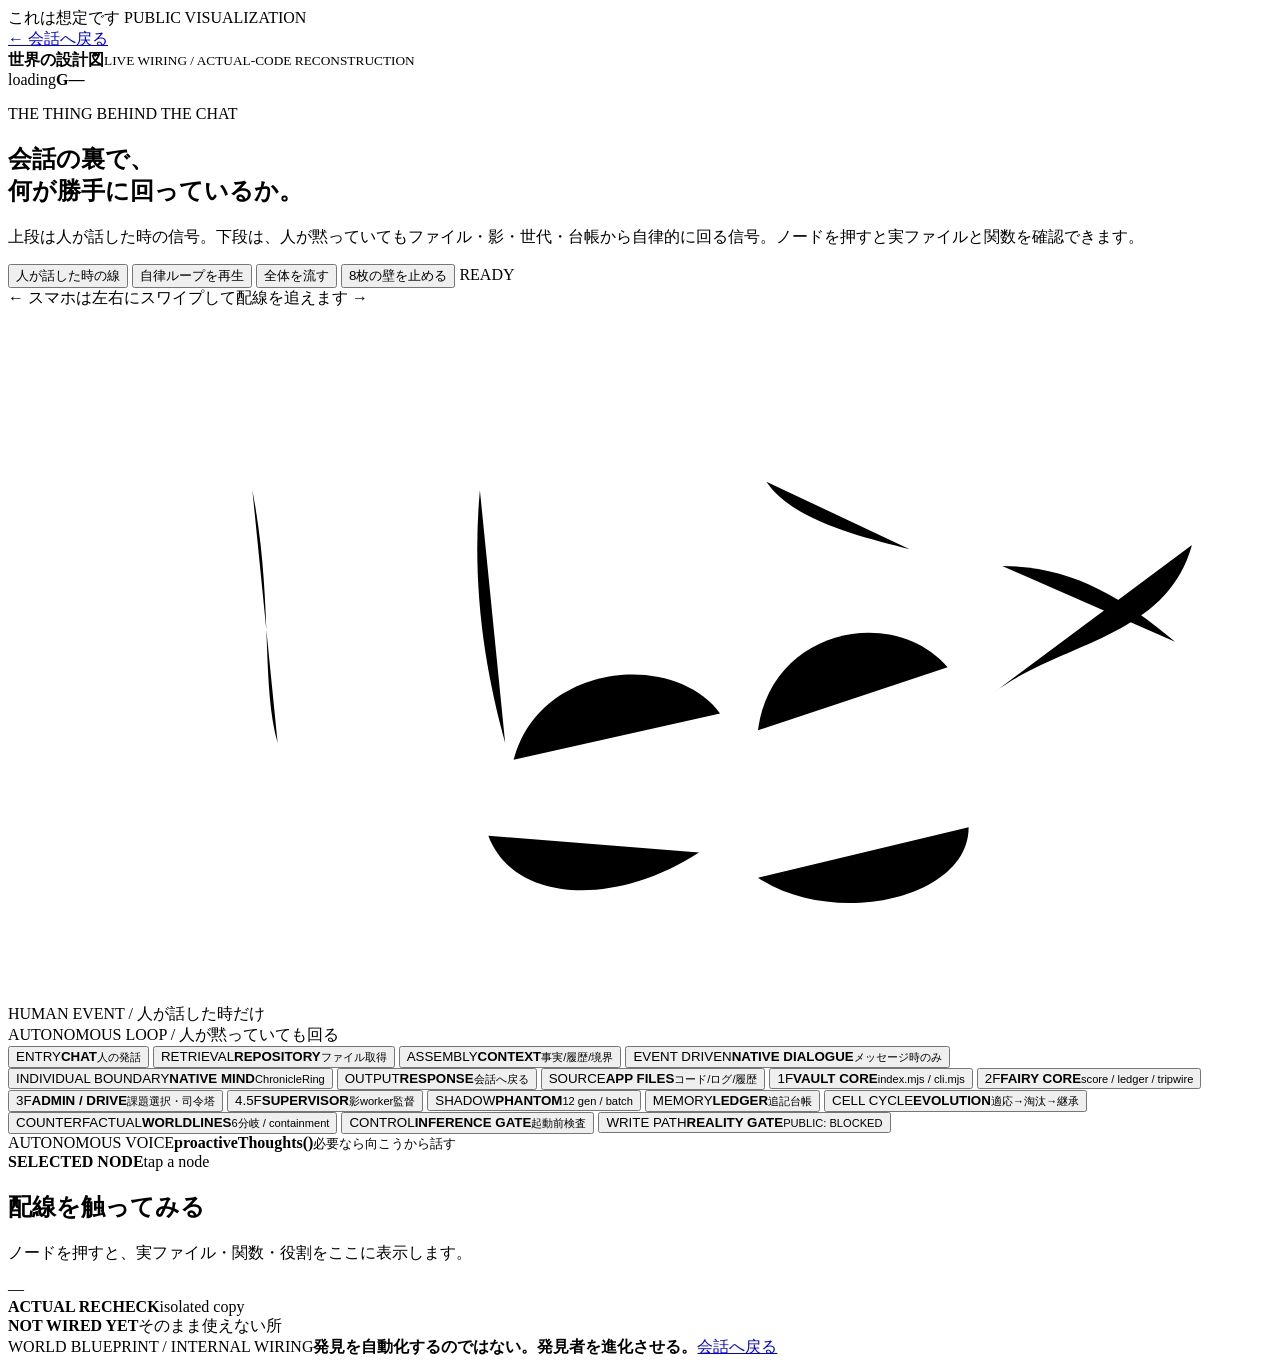
==== architecture.html @ ba26a0c4 "Add separate interactive internal wiring diagram" ====
<!doctype html>
<html lang="ja">
<head>
  <meta charset="utf-8">
  <meta name="viewport" content="width=device-width,initial-scale=1,viewport-fit=cover">
  <meta name="theme-color" content="#07100c">
  <title>内部設計図 — World Blueprint</title>
  <link rel="stylesheet" href="architecture.css">
</head>
<body>
  <div class="concept">これは想定です <span>PUBLIC VISUALIZATION</span></div>
  <header class="arch-top">
    <a class="back" href="index.html">← 会話へ戻る</a>
    <div class="arch-brand"><b>世界の設計図</b><small>LIVE WIRING / ACTUAL-CODE RECONSTRUCTION</small></div>
    <div class="live-chip"><i></i><span id="headState">loading</span><b id="headGen">G—</b></div>
  </header>

  <main>
    <section class="intro">
      <div>
        <p class="eyebrow">THE THING BEHIND THE CHAT</p>
        <h1>会話の裏で、<br><span>何が勝手に回っているか。</span></h1>
      </div>
      <p>上段は人が話した時の信号。下段は、人が黙っていてもファイル・影・世代・台帳から自律的に回る信号。ノードを押すと実ファイルと関数を確認できます。</p>
    </section>

    <section class="controls">
      <button id="playHuman">人が話した時の線</button>
      <button id="playAuto" class="gold">自律ループを再生</button>
      <button id="playAll" class="jade">全体を流す</button>
      <button id="toggleWalls">8枚の壁を止める</button>
      <span id="flowStatus">READY</span>
    </section>

    <section class="board-shell">
      <div class="mobile-hint">← スマホは左右にスワイプして配線を追えます →</div>
      <div class="board-scroll" id="boardScroll">
        <div class="board" id="board">
          <svg viewBox="0 0 1500 820" preserveAspectRatio="none" aria-hidden="true">
            <path id="h1" class="wire human" d="M75 170 C150 170 165 170 230 170"/>
            <path id="h2" class="wire human" d="M350 170 C420 170 425 170 500 170"/>
            <path id="h3" class="wire human" d="M620 170 C700 170 705 170 780 170"/>
            <path id="h4" class="wire human" d="M900 170 C980 170 985 170 1055 170"/>
            <path id="h5" class="wire human" d="M1175 170 C1260 170 1280 170 1370 170"/>
            <path id="a1" class="wire auto" d="M100 565 C180 565 185 565 260 565"/>
            <path id="a2" class="wire auto" d="M380 565 C455 565 465 565 535 565"/>
            <path id="a3" class="wire auto" d="M655 565 C735 565 740 565 815 565"/>
            <path id="a4" class="wire auto" d="M935 565 C1005 565 1010 565 1080 565"/>
            <path id="a5" class="wire auto" d="M1200 565 C1280 565 1300 565 1380 565"/>
            <path id="a6" class="wire auto" d="M1140 615 C1140 700 980 735 890 675"/>
            <path id="a7" class="wire auto" d="M820 645 C720 710 600 705 570 625"/>
            <path id="a8" class="wire auto" d="M600 535 C630 420 790 405 845 480"/>
            <path id="a9" class="wire auto" d="M890 500 C905 380 1050 350 1115 425"/>
            <path id="a10" class="wire auto" d="M1170 455 C1250 395 1375 390 1405 280"/>
            <path id="s1" class="wire safe" d="M900 205 C930 250 1010 270 1070 285"/>
            <path id="s2" class="wire blocked" d="M1180 305 C1260 305 1320 340 1385 395"/>
            <path id="b1" class="wire bridge" d="M290 215 C315 345 300 445 320 515"/>
            <path id="b2" class="wire bridge" d="M560 215 C550 325 565 425 590 515"/>
          </svg>

          <div class="lane-label human-label">HUMAN EVENT / 人が話した時だけ</div>
          <div class="lane-label auto-label">AUTONOMOUS LOOP / 人が黙っていても回る</div>

          <button class="node human-node" style="left:5%;top:14%" data-id="chat"><span>ENTRY</span><b>CHAT</b><small>人の発話</small></button>
          <button class="node human-node" style="left:19%;top:14%" data-id="repository"><span>RETRIEVAL</span><b>REPOSITORY</b><small>ファイル取得</small></button>
          <button class="node human-node" style="left:37%;top:14%" data-id="context"><span>ASSEMBLY</span><b>CONTEXT</b><small>事実/履歴/境界</small></button>
          <button class="node human-node" style="left:55%;top:14%" data-id="dialogue"><span>EVENT DRIVEN</span><b>NATIVE DIALOGUE</b><small>メッセージ時のみ</small></button>
          <button class="node core" style="left:73%;top:14%" data-id="mind"><span>INDIVIDUAL BOUNDARY</span><b>NATIVE MIND</b><small>ChronicleRing</small></button>
          <button class="node human-node" style="left:92%;top:14%" data-id="response"><span>OUTPUT</span><b>RESPONSE</b><small>会話へ戻る</small></button>

          <button class="node auto-node" style="left:7%;top:65%" data-id="files"><span>SOURCE</span><b>APP FILES</b><small>コード/ログ/履歴</small></button>
          <button class="node auto-node" style="left:21%;top:65%" data-id="vault"><span>1F</span><b>VAULT CORE</b><small>index.mjs / cli.mjs</small></button>
          <button class="node auto-node" style="left:39%;top:65%" data-id="fairy"><span>2F</span><b>FAIRY CORE</b><small>score / ledger / tripwire</small></button>
          <button class="node auto-node" style="left:57%;top:65%" data-id="admin"><span>3F</span><b>ADMIN / DRIVE</b><small>課題選択・司令塔</small></button>
          <button class="node auto-node" style="left:75%;top:65%" data-id="supervisor"><span>4.5F</span><b>SUPERVISOR</b><small>影worker監督</small></button>
          <button class="node auto-node" style="left:92%;top:65%" data-id="phantom"><span>SHADOW</span><b>PHANTOM</b><small>12 gen / batch</small></button>

          <button class="node organ" style="left:57%;top:82%" data-id="ledger"><span>MEMORY</span><b>LEDGER</b><small>追記台帳</small></button>
          <button class="node organ" style="left:75%;top:82%" data-id="evolution"><span>CELL CYCLE</span><b>EVOLUTION</b><small>適応→淘汰→継承</small></button>
          <button class="node organ" style="left:92%;top:82%" data-id="worldline"><span>COUNTERFACTUAL</span><b>WORLDLINES</b><small>6分岐 / containment</small></button>

          <button class="node safety" style="left:73%;top:35%" data-id="gate"><span>CONTROL</span><b>INFERENCE GATE</b><small>起動前検査</small></button>
          <button class="node blocked-node" style="left:92%;top:45%" data-id="reality"><span>WRITE PATH</span><b>REALITY GATE</b><small>PUBLIC: BLOCKED</small></button>

          <div class="wall-ring" id="wallRing" aria-label="8枚の壁"></div>
          <div class="proactive" data-id="proactive"><span>AUTONOMOUS VOICE</span><b>proactiveThoughts()</b><small>必要なら向こうから話す</small></div>
        </div>
      </div>
    </section>

    <section class="below-grid">
      <article class="inspect panel">
        <div class="panel-head"><b>SELECTED NODE</b><span id="inspectType">tap a node</span></div>
        <h2 id="inspectTitle">配線を触ってみる</h2>
        <p id="inspectText">ノードを押すと、実ファイル・関数・役割をここに表示します。</p>
        <div class="file-box" id="inspectFile">—</div>
      </article>
      <article class="runtime panel">
        <div class="panel-head"><b>ACTUAL RECHECK</b><span>isolated copy</span></div>
        <div class="metric-grid" id="recheck"></div>
      </article>
      <article class="limits panel">
        <div class="panel-head"><b>NOT WIRED YET</b><span>そのまま使えない所</span></div>
        <div id="limitations"></div>
      </article>
    </section>
  </main>

  <footer><span>WORLD BLUEPRINT / INTERNAL WIRING</span><b>発見を自動化するのではない。発見者を進化させる。</b><a href="index.html">会話へ戻る</a></footer>
  <script src="architecture.js"></script>
</body>
</html>
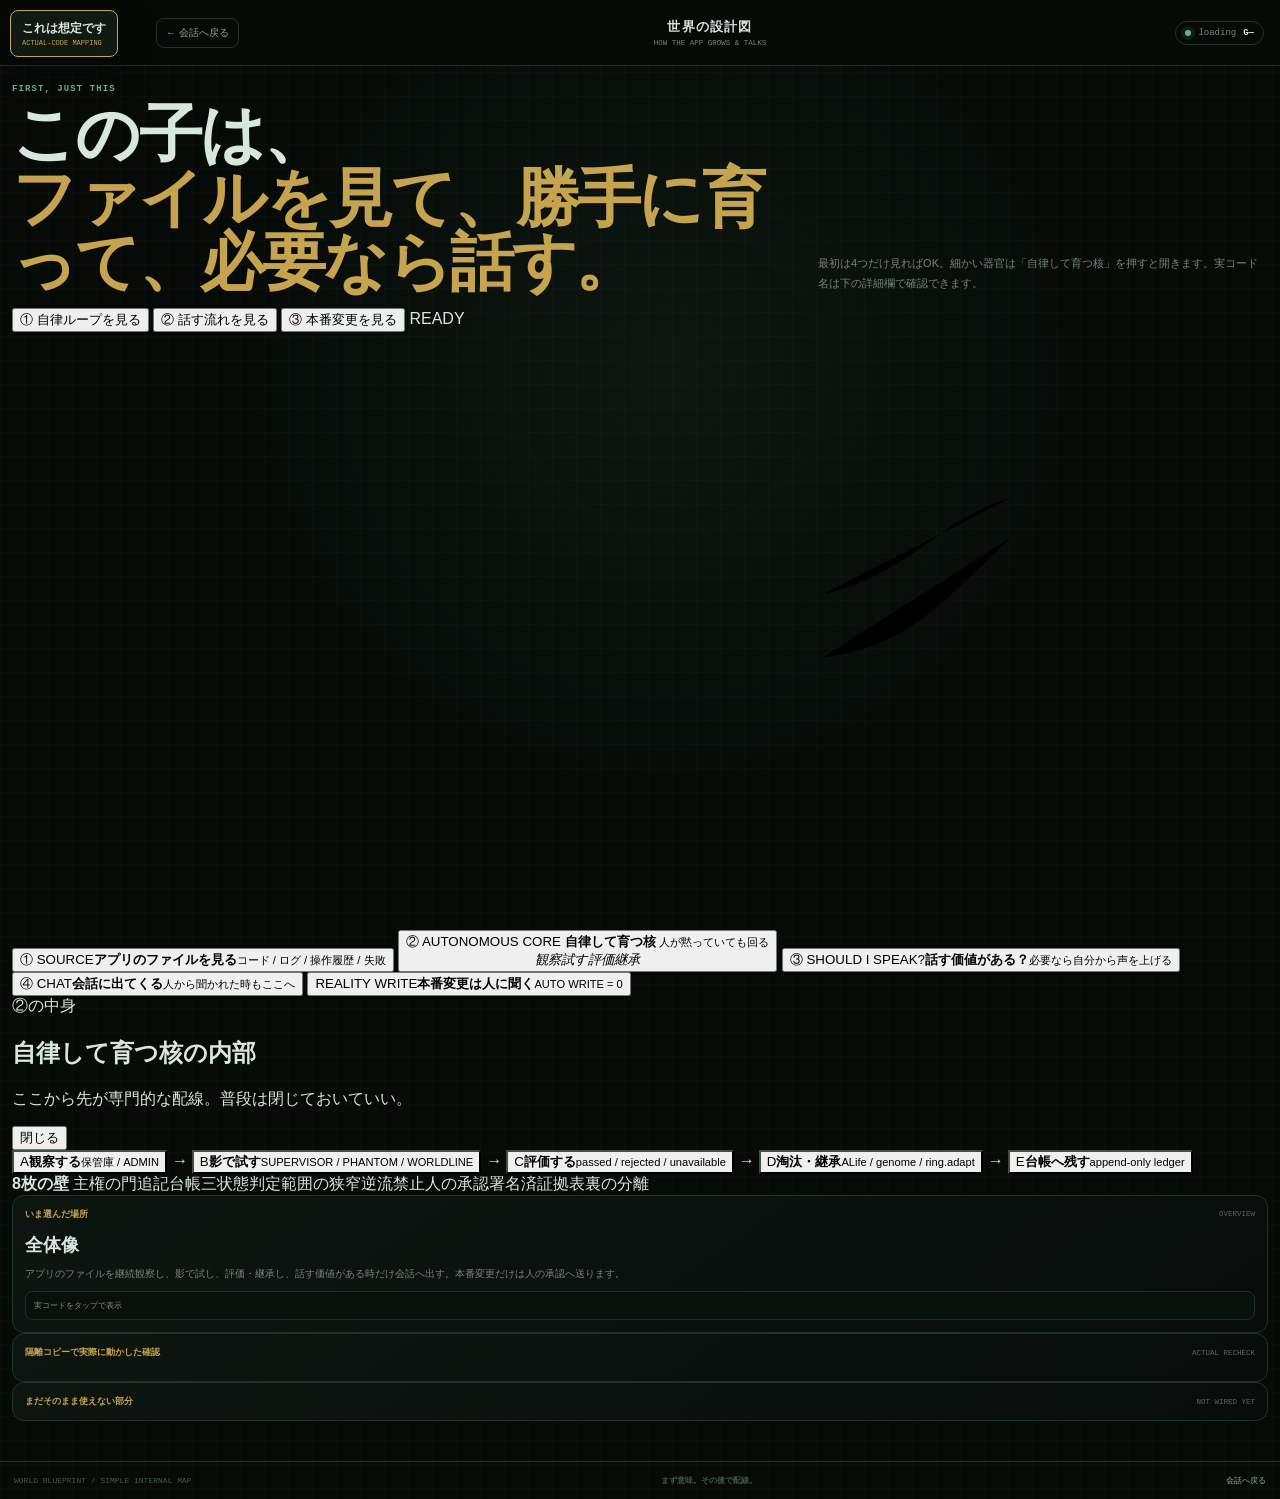
==== commit 678a5f00: "Simplify internal architecture into four-step story" ====
--- a/architecture.html
+++ b/architecture.html
@@ -8,105 +8,108 @@
   <link rel="stylesheet" href="architecture.css">
 </head>
 <body>
-  <div class="concept">これは想定です <span>PUBLIC VISUALIZATION</span></div>
+  <div class="concept">これは想定です <span>ACTUAL-CODE MAPPING</span></div>
   <header class="arch-top">
     <a class="back" href="index.html">← 会話へ戻る</a>
-    <div class="arch-brand"><b>世界の設計図</b><small>LIVE WIRING / ACTUAL-CODE RECONSTRUCTION</small></div>
+    <div class="arch-brand"><b>世界の設計図</b><small>HOW THE APP GROWS & TALKS</small></div>
     <div class="live-chip"><i></i><span id="headState">loading</span><b id="headGen">G—</b></div>
   </header>
 
   <main>
     <section class="intro">
       <div>
-        <p class="eyebrow">THE THING BEHIND THE CHAT</p>
-        <h1>会話の裏で、<br><span>何が勝手に回っているか。</span></h1>
+        <p class="eyebrow">FIRST, JUST THIS</p>
+        <h1>この子は、<br><span>ファイルを見て、勝手に育って、必要なら話す。</span></h1>
       </div>
-      <p>上段は人が話した時の信号。下段は、人が黙っていてもファイル・影・世代・台帳から自律的に回る信号。ノードを押すと実ファイルと関数を確認できます。</p>
+      <p>最初は4つだけ見ればOK。細かい器官は「自律して育つ核」を押すと開きます。実コード名は下の詳細欄で確認できます。</p>
     </section>
 
-    <section class="controls">
-      <button id="playHuman">人が話した時の線</button>
-      <button id="playAuto" class="gold">自律ループを再生</button>
-      <button id="playAll" class="jade">全体を流す</button>
-      <button id="toggleWalls">8枚の壁を止める</button>
+    <section class="simple-controls">
+      <button id="playAuto">① 自律ループを見る</button>
+      <button id="playTalk">② 話す流れを見る</button>
+      <button id="playWrite">③ 本番変更を見る</button>
       <span id="flowStatus">READY</span>
     </section>
 
-    <section class="board-shell">
-      <div class="mobile-hint">← スマホは左右にスワイプして配線を追えます →</div>
-      <div class="board-scroll" id="boardScroll">
-        <div class="board" id="board">
-          <svg viewBox="0 0 1500 820" preserveAspectRatio="none" aria-hidden="true">
-            <path id="h1" class="wire human" d="M75 170 C150 170 165 170 230 170"/>
-            <path id="h2" class="wire human" d="M350 170 C420 170 425 170 500 170"/>
-            <path id="h3" class="wire human" d="M620 170 C700 170 705 170 780 170"/>
-            <path id="h4" class="wire human" d="M900 170 C980 170 985 170 1055 170"/>
-            <path id="h5" class="wire human" d="M1175 170 C1260 170 1280 170 1370 170"/>
-            <path id="a1" class="wire auto" d="M100 565 C180 565 185 565 260 565"/>
-            <path id="a2" class="wire auto" d="M380 565 C455 565 465 565 535 565"/>
-            <path id="a3" class="wire auto" d="M655 565 C735 565 740 565 815 565"/>
-            <path id="a4" class="wire auto" d="M935 565 C1005 565 1010 565 1080 565"/>
-            <path id="a5" class="wire auto" d="M1200 565 C1280 565 1300 565 1380 565"/>
-            <path id="a6" class="wire auto" d="M1140 615 C1140 700 980 735 890 675"/>
-            <path id="a7" class="wire auto" d="M820 645 C720 710 600 705 570 625"/>
-            <path id="a8" class="wire auto" d="M600 535 C630 420 790 405 845 480"/>
-            <path id="a9" class="wire auto" d="M890 500 C905 380 1050 350 1115 425"/>
-            <path id="a10" class="wire auto" d="M1170 455 C1250 395 1375 390 1405 280"/>
-            <path id="s1" class="wire safe" d="M900 205 C930 250 1010 270 1070 285"/>
-            <path id="s2" class="wire blocked" d="M1180 305 C1260 305 1320 340 1385 395"/>
-            <path id="b1" class="wire bridge" d="M290 215 C315 345 300 445 320 515"/>
-            <path id="b2" class="wire bridge" d="M560 215 C550 325 565 425 590 515"/>
-          </svg>
+    <section class="story-board">
+      <svg class="story-lines" viewBox="0 0 1100 520" preserveAspectRatio="none" aria-hidden="true">
+        <path id="sFiles" class="story-wire" d="M175 260 C245 260 270 260 340 260"/>
+        <path id="sTalk" class="story-wire gold" d="M710 230 C790 210 810 165 875 145"/>
+        <path id="sReply" class="story-wire gold" d="M875 180 C820 230 790 275 710 285"/>
+        <path id="sWrite" class="story-wire blocked" d="M555 385 C555 430 555 445 555 480"/>
+      </svg>
 
-          <div class="lane-label human-label">HUMAN EVENT / 人が話した時だけ</div>
-          <div class="lane-label auto-label">AUTONOMOUS LOOP / 人が黙っていても回る</div>
+      <button class="big-node source-node" data-id="files">
+        <span>① SOURCE</span><b>アプリのファイルを見る</b><small>コード / ログ / 操作履歴 / 失敗</small>
+      </button>
 
-          <button class="node human-node" style="left:5%;top:14%" data-id="chat"><span>ENTRY</span><b>CHAT</b><small>人の発話</small></button>
-          <button class="node human-node" style="left:19%;top:14%" data-id="repository"><span>RETRIEVAL</span><b>REPOSITORY</b><small>ファイル取得</small></button>
-          <button class="node human-node" style="left:37%;top:14%" data-id="context"><span>ASSEMBLY</span><b>CONTEXT</b><small>事実/履歴/境界</small></button>
-          <button class="node human-node" style="left:55%;top:14%" data-id="dialogue"><span>EVENT DRIVEN</span><b>NATIVE DIALOGUE</b><small>メッセージ時のみ</small></button>
-          <button class="node core" style="left:73%;top:14%" data-id="mind"><span>INDIVIDUAL BOUNDARY</span><b>NATIVE MIND</b><small>ChronicleRing</small></button>
-          <button class="node human-node" style="left:92%;top:14%" data-id="response"><span>OUTPUT</span><b>RESPONSE</b><small>会話へ戻る</small></button>
+      <button class="core-node" id="coreNode" data-id="core">
+        <span>② AUTONOMOUS CORE</span>
+        <b>自律して育つ核</b>
+        <small>人が黙っていても回る</small>
+        <div class="mini-cycle" aria-hidden="true">
+          <i>観察</i><i>試す</i><i>評価</i><i>継承</i>
+        </div>
+      </button>
 
-          <button class="node auto-node" style="left:7%;top:65%" data-id="files"><span>SOURCE</span><b>APP FILES</b><small>コード/ログ/履歴</small></button>
-          <button class="node auto-node" style="left:21%;top:65%" data-id="vault"><span>1F</span><b>VAULT CORE</b><small>index.mjs / cli.mjs</small></button>
-          <button class="node auto-node" style="left:39%;top:65%" data-id="fairy"><span>2F</span><b>FAIRY CORE</b><small>score / ledger / tripwire</small></button>
-          <button class="node auto-node" style="left:57%;top:65%" data-id="admin"><span>3F</span><b>ADMIN / DRIVE</b><small>課題選択・司令塔</small></button>
-          <button class="node auto-node" style="left:75%;top:65%" data-id="supervisor"><span>4.5F</span><b>SUPERVISOR</b><small>影worker監督</small></button>
-          <button class="node auto-node" style="left:92%;top:65%" data-id="phantom"><span>SHADOW</span><b>PHANTOM</b><small>12 gen / batch</small></button>
+      <button class="big-node talk-node" data-id="proactive">
+        <span>③ SHOULD I SPEAK?</span><b>話す価値がある？</b><small>必要なら自分から声を上げる</small>
+      </button>
 
-          <button class="node organ" style="left:57%;top:82%" data-id="ledger"><span>MEMORY</span><b>LEDGER</b><small>追記台帳</small></button>
-          <button class="node organ" style="left:75%;top:82%" data-id="evolution"><span>CELL CYCLE</span><b>EVOLUTION</b><small>適応→淘汰→継承</small></button>
-          <button class="node organ" style="left:92%;top:82%" data-id="worldline"><span>COUNTERFACTUAL</span><b>WORLDLINES</b><small>6分岐 / containment</small></button>
+      <button class="big-node chat-node" data-id="chat">
+        <span>④ CHAT</span><b>会話に出てくる</b><small>人から聞かれた時もここへ</small>
+      </button>
 
-          <button class="node safety" style="left:73%;top:35%" data-id="gate"><span>CONTROL</span><b>INFERENCE GATE</b><small>起動前検査</small></button>
-          <button class="node blocked-node" style="left:92%;top:45%" data-id="reality"><span>WRITE PATH</span><b>REALITY GATE</b><small>PUBLIC: BLOCKED</small></button>
+      <button class="write-node" data-id="reality">
+        <span>REALITY WRITE</span><b>本番変更は人に聞く</b><small>AUTO WRITE = 0</small>
+      </button>
+    </section>
 
-          <div class="wall-ring" id="wallRing" aria-label="8枚の壁"></div>
-          <div class="proactive" data-id="proactive"><span>AUTONOMOUS VOICE</span><b>proactiveThoughts()</b><small>必要なら向こうから話す</small></div>
-        </div>
+    <section class="core-detail" id="coreDetail" aria-hidden="true">
+      <div class="core-detail-head">
+        <div><span>②の中身</span><h2>自律して育つ核の内部</h2><p>ここから先が専門的な配線。普段は閉じておいていい。</p></div>
+        <button id="closeCore">閉じる</button>
+      </div>
+
+      <div class="organ-flow">
+        <button class="organ" data-id="observe"><span>A</span><b>観察する</b><small>保管庫 / ADMIN</small></button>
+        <i>→</i>
+        <button class="organ" data-id="shadow"><span>B</span><b>影で試す</b><small>SUPERVISOR / PHANTOM / WORLDLINE</small></button>
+        <i>→</i>
+        <button class="organ" data-id="judge"><span>C</span><b>評価する</b><small>passed / rejected / unavailable</small></button>
+        <i>→</i>
+        <button class="organ" data-id="inherit"><span>D</span><b>淘汰・継承</b><small>ALife / genome / ring.adapt</small></button>
+        <i>→</i>
+        <button class="organ" data-id="ledger"><span>E</span><b>台帳へ残す</b><small>append-only ledger</small></button>
+      </div>
+
+      <div class="wall-strip">
+        <b>8枚の壁</b>
+        <span>主権の門</span><span>追記台帳</span><span>三状態判定</span><span>範囲の狭窄</span><span>逆流禁止</span><span>人の承認</span><span>署名済証拠</span><span>表裏の分離</span>
       </div>
     </section>
 
-    <section class="below-grid">
-      <article class="inspect panel">
-        <div class="panel-head"><b>SELECTED NODE</b><span id="inspectType">tap a node</span></div>
-        <h2 id="inspectTitle">配線を触ってみる</h2>
-        <p id="inspectText">ノードを押すと、実ファイル・関数・役割をここに表示します。</p>
-        <div class="file-box" id="inspectFile">—</div>
+    <section class="explain-grid">
+      <article class="panel inspect">
+        <div class="panel-head"><b>いま選んだ場所</b><span id="inspectType">OVERVIEW</span></div>
+        <h2 id="inspectTitle">全体像</h2>
+        <p id="inspectText">アプリのファイルを継続観察し、影で試し、評価・継承し、話す価値がある時だけ会話へ出す。本番変更だけは人の承認へ送ります。</p>
+        <div class="file-box" id="inspectFile">実コードをタップで表示</div>
       </article>
-      <article class="runtime panel">
-        <div class="panel-head"><b>ACTUAL RECHECK</b><span>isolated copy</span></div>
+
+      <article class="panel runtime">
+        <div class="panel-head"><b>隔離コピーで実際に動かした確認</b><span>ACTUAL RECHECK</span></div>
         <div class="metric-grid" id="recheck"></div>
       </article>
-      <article class="limits panel">
-        <div class="panel-head"><b>NOT WIRED YET</b><span>そのまま使えない所</span></div>
-        <div id="limitations"></div>
-      </article>
+    </section>
+
+    <section class="not-wired panel">
+      <div class="panel-head"><b>まだそのまま使えない部分</b><span>NOT WIRED YET</span></div>
+      <div id="limitations"></div>
     </section>
   </main>
 
-  <footer><span>WORLD BLUEPRINT / INTERNAL WIRING</span><b>発見を自動化するのではない。発見者を進化させる。</b><a href="index.html">会話へ戻る</a></footer>
+  <footer><span>WORLD BLUEPRINT / SIMPLE INTERNAL MAP</span><b>まず意味。その後で配線。</b><a href="index.html">会話へ戻る</a></footer>
   <script src="architecture.js"></script>
 </body>
 </html>
--- a/architecture.css
+++ b/architecture.css
@@ -0,0 +1,5 @@
+:root{--bg:#060b08;--panel:#0b120e;--line:#203229;--text:#d8e7dd;--muted:#6f877a;--jade:#69b58a;--jade2:#9bdcb5;--gold:#c5a34f;--red:#bd6253;--stone:#405348}
+*{box-sizing:border-box}html,body{margin:0;background:var(--bg);color:var(--text);font-family:-apple-system,BlinkMacSystemFont,"Segoe UI","Hiragino Kaku Gothic ProN",Meiryo,sans-serif}body{min-height:100vh;background:radial-gradient(circle at 52% 25%,rgba(105,181,138,.07),transparent 32%),linear-gradient(rgba(255,255,255,.015) 1px,transparent 1px),linear-gradient(90deg,rgba(255,255,255,.015) 1px,transparent 1px),var(--bg);background-size:auto,24px 24px,24px 24px,auto}.concept{position:fixed;left:10px;top:10px;z-index:500;background:#121913;border:1px solid var(--gold);box-shadow:0 10px 35px rgba(0,0,0,.4);border-radius:8px;padding:9px 11px;font-weight:900;font-size:12px}.concept span{display:block;margin-top:2px;color:var(--gold);font:7px ui-monospace,monospace}.arch-top{height:66px;position:sticky;top:0;z-index:100;display:grid;grid-template-columns:1fr auto 1fr;align-items:center;border-bottom:1px solid var(--line);background:rgba(6,11,8,.94);backdrop-filter:blur(12px);padding:0 16px 0 156px}.back{justify-self:start;color:#8ca697;text-decoration:none;font-size:10px;border:1px solid var(--line);padding:7px 9px;border-radius:8px}.arch-brand{text-align:center}.arch-brand b{display:block;font-size:13px;letter-spacing:.09em}.arch-brand small{display:block;color:var(--muted);font:7.5px ui-monospace,monospace;margin-top:3px}.live-chip{justify-self:end;display:flex;gap:7px;align-items:center;font:9px ui-monospace,monospace;border:1px solid var(--line);border-radius:999px;padding:6px 9px}.live-chip i{width:6px;height:6px;background:var(--jade);border-radius:50%;box-shadow:0 0 0 4px rgba(105,181,138,.11)}.live-chip span{color:var(--muted)}main{padding:18px 12px 40px}.intro{max-width:1320px;margin:0 auto 14px;display:grid;grid-template-columns:1fr 450px;gap:25px;align-items:end}.eyebrow{color:var(--jade);font:800 9px ui-monospace,monospace;letter-spacing:.12em;margin:0 0 8px}.intro h1{font-size:clamp(34px,5vw,68px);line-height:1;margin:0;letter-spacing:-.04em}.intro h1 span{color:var(--gold)}.intro>p{font-size:11px;line-height:1.8;color:var(--muted);margin:0}.controls{max-width:1320px;margin:0 auto 10px;display:flex;gap:7px;align-items:center;overflow:auto;padding-bottom:2px}.controls button{flex:0 0 auto;border:1px solid #30513e;background:#0d1a13;color:#91c7a6;border-radius:8px;padding:8px 10px;font-size:9px;cursor:pointer}.controls button.gold{border-color:#5d502d;color:#dac176;background:#17140c}.controls button.jade{background:#13251a}.controls span{margin-left:auto;font:8px ui-monospace,monospace;color:#50675a;white-space:nowrap}.board-shell{max-width:1320px;margin:auto;border:1px solid var(--line);border-radius:14px;background:#080e0b;overflow:hidden}.mobile-hint{display:none;padding:7px 11px;border-bottom:1px solid var(--line);font:8px ui-monospace,monospace;color:#5a7465}.board-scroll{overflow:auto;-webkit-overflow-scrolling:touch}.board{width:1500px;height:820px;position:relative;background:radial-gradient(circle at 73% 38%,rgba(105,181,138,.08),transparent 18%),radial-gradient(circle at 86% 72%,rgba(197,163,79,.05),transparent 24%)}.board svg{position:absolute;inset:0;width:100%;height:100%;pointer-events:none}.wire{fill:none;stroke-width:1.25;opacity:.7}.wire.human{stroke:#466e58}.wire.auto{stroke:#6a5b35}.wire.safe{stroke:#3f7660}.wire.blocked{stroke:#713e37;stroke-width:2;stroke-dasharray:7 7}.wire.bridge{stroke:#3d5051;stroke-dasharray:4 7}.wire.active{opacity:1;stroke-width:2.8;stroke-dasharray:9 12;animation:flow .9s linear infinite;filter:drop-shadow(0 0 5px currentColor)}.wire.human.active{stroke:var(--jade2)}.wire.auto.active{stroke:var(--gold)}.wire.safe.active{stroke:#6fd0a1}.wire.blocked.active{stroke:var(--red)}@keyframes flow{to{stroke-dashoffset:-42}}.lane-label{position:absolute;font:800 8px ui-monospace,monospace;letter-spacing:.1em}.human-label{top:68px;left:42px;color:#648a74}.auto-label{top:482px;left:42px;color:#9d864c}.node,.proactive{position:absolute;transform:translate(-50%,-50%);width:150px;min-height:72px;border:1px solid #2b4136;border-radius:10px;background:linear-gradient(145deg,#0e1712,#09100c);color:var(--text);padding:9px 10px;text-align:left;z-index:5;cursor:pointer;box-shadow:0 10px 24px rgba(0,0,0,.13);transition:.18s}.node:hover,.node.active,.proactive:hover,.proactive.active{transform:translate(-50%,-50%) scale(1.035);border-color:var(--jade);box-shadow:0 0 22px rgba(105,181,138,.15)}.node span,.proactive span{display:block;font:7px ui-monospace,monospace;color:#526a5d}.node b,.proactive b{display:block;font-size:10px;margin:5px 0 3px;letter-spacing:.03em}.node small,.proactive small{display:block;font:7.5px ui-monospace,monospace;color:#667f71}.human-node{border-color:#28473a}.auto-node{border-color:#4b4327}.organ{border-color:#3d523f}.core{width:172px;min-height:92px;border-radius:50%;text-align:center;background:radial-gradient(circle,#14261c,#0a110d 70%);border-color:#4f7d62}.core:before{content:"";position:absolute;inset:-10px;border:1px dashed #31513f;border-radius:50%;animation:spin 30s linear infinite}.safety{border-color:#32664e}.blocked-node{border-color:#633a33;background:#170d0b}.proactive{left:92%;top:31%;width:172px;border-color:#5c4f2c;background:#17140c}.wall-ring{position:absolute;left:calc(73% - 140px);top:calc(14% - 140px);width:280px;height:280px;border-radius:50%;z-index:3;animation:spin 64s linear infinite;pointer-events:none}.wall-ring.paused{animation-play-state:paused}.wall{position:absolute;left:50%;top:50%;width:82px;height:28px;margin:-14px 0 0 -41px;border:1px solid #43594e;background:#0a110d;color:#718e7f;border-radius:4px;font:7px ui-monospace,monospace;display:grid;place-items:center;text-align:center;pointer-events:auto;cursor:pointer}.wall.hot{border-color:var(--gold);color:#d5bc70;box-shadow:0 0 12px rgba(197,163,79,.14)}@keyframes spin{to{transform:rotate(360deg)}}.below-grid{max-width:1320px;margin:12px auto 0;display:grid;grid-template-columns:1.15fr .85fr .85fr;gap:10px}.panel{border:1px solid var(--line);border-radius:12px;background:linear-gradient(145deg,#0d1511,#080d0b);padding:12px}.panel-head{display:flex;justify-content:space-between;align-items:center}.panel-head b{font:800 9px ui-monospace,monospace;color:var(--gold)}.panel-head span{font:7.5px ui-monospace,monospace;color:#526a5d}.inspect h2{font-size:18px;margin:12px 0 7px}.inspect p{font-size:9.5px;color:#738a7e;line-height:1.65}.file-box{margin-top:9px;border:1px solid #1d3027;background:#07100b;padding:8px;border-radius:8px;font:8px ui-monospace,monospace;color:#789887;white-space:pre-wrap}.metric-grid{display:grid;grid-template-columns:1fr 1fr;gap:7px;margin-top:10px}.metric-grid div{border:1px solid #1d2e26;border-radius:8px;padding:8px}.metric-grid small{display:block;font:7px ui-monospace,monospace;color:#526a5d}.metric-grid b{display:block;font:11px ui-monospace,monospace;color:#9ec9b1;margin-top:4px}.limit-item{border:1px solid #2b2521;background:#120d0a;border-radius:8px;padding:8px;margin-top:7px;font-size:8.5px;line-height:1.5;color:#9c7d70}footer{min-height:38px;border-top:1px solid var(--line);display:flex;justify-content:space-between;align-items:center;gap:10px;padding:8px 14px;font:8px ui-monospace,monospace;color:#42574c}footer a{color:#8ab79d;text-decoration:none}
+@media(max-width:900px){.arch-top{grid-template-columns:auto 1fr auto;padding-left:132px}.arch-brand small{display:none}.intro{grid-template-columns:1fr}.intro>p{max-width:680px}.mobile-hint{display:block}.below-grid{grid-template-columns:1fr}.controls span{display:none}}
+@media(max-width:560px){.concept{left:7px;top:7px;padding:7px 9px;font-size:10px}.arch-top{height:58px;padding:0 8px 0 118px}.back{font-size:0;padding:7px}.back:after{content:'←';font-size:14px}.arch-brand{text-align:left}.arch-brand b{font-size:11px}.live-chip span{display:none}.live-chip{padding:5px 7px}.intro{padding-top:3px}.intro h1{font-size:36px}.intro>p{font-size:10px}.controls{margin-top:15px}.board{height:760px}.board-scroll{scroll-snap-type:x proximity}.below-grid{margin-top:8px}footer{flex-direction:column;text-align:center;padding:10px}}
+@media(prefers-reduced-motion:reduce){.wire.active,.wall-ring,.core:before{animation:none!important}}
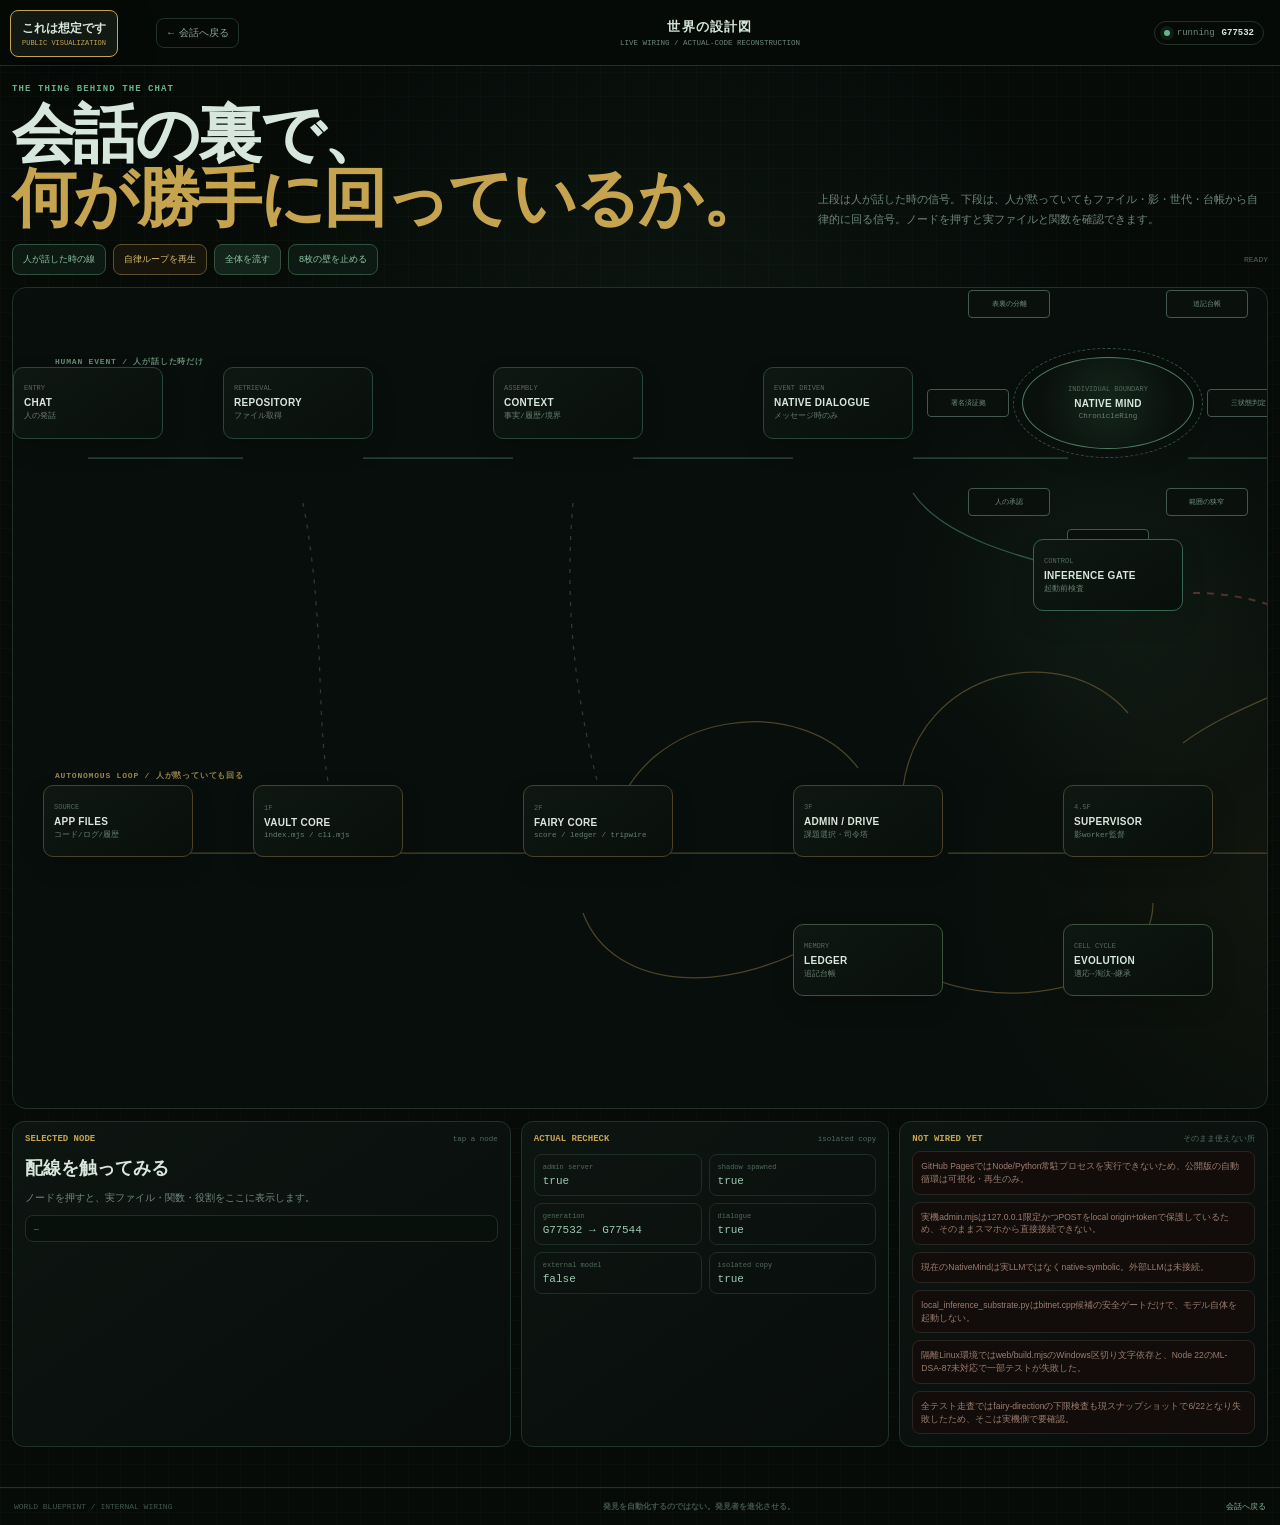
==== commit c954786e: "Restore detailed world blueprint wiring map" ====
--- a/architecture.html
+++ b/architecture.html
@@ -8,108 +8,105 @@
   <link rel="stylesheet" href="architecture.css">
 </head>
 <body>
-  <div class="concept">これは想定です <span>ACTUAL-CODE MAPPING</span></div>
+  <div class="concept">これは想定です <span>PUBLIC VISUALIZATION</span></div>
   <header class="arch-top">
     <a class="back" href="index.html">← 会話へ戻る</a>
-    <div class="arch-brand"><b>世界の設計図</b><small>HOW THE APP GROWS & TALKS</small></div>
+    <div class="arch-brand"><b>世界の設計図</b><small>LIVE WIRING / ACTUAL-CODE RECONSTRUCTION</small></div>
     <div class="live-chip"><i></i><span id="headState">loading</span><b id="headGen">G—</b></div>
   </header>
 
   <main>
     <section class="intro">
       <div>
-        <p class="eyebrow">FIRST, JUST THIS</p>
-        <h1>この子は、<br><span>ファイルを見て、勝手に育って、必要なら話す。</span></h1>
+        <p class="eyebrow">THE THING BEHIND THE CHAT</p>
+        <h1>会話の裏で、<br><span>何が勝手に回っているか。</span></h1>
       </div>
-      <p>最初は4つだけ見ればOK。細かい器官は「自律して育つ核」を押すと開きます。実コード名は下の詳細欄で確認できます。</p>
+      <p>上段は人が話した時の信号。下段は、人が黙っていてもファイル・影・世代・台帳から自律的に回る信号。ノードを押すと実ファイルと関数を確認できます。</p>
     </section>
 
-    <section class="simple-controls">
-      <button id="playAuto">① 自律ループを見る</button>
-      <button id="playTalk">② 話す流れを見る</button>
-      <button id="playWrite">③ 本番変更を見る</button>
+    <section class="controls">
+      <button id="playHuman">人が話した時の線</button>
+      <button id="playAuto" class="gold">自律ループを再生</button>
+      <button id="playAll" class="jade">全体を流す</button>
+      <button id="toggleWalls">8枚の壁を止める</button>
       <span id="flowStatus">READY</span>
     </section>
 
-    <section class="story-board">
-      <svg class="story-lines" viewBox="0 0 1100 520" preserveAspectRatio="none" aria-hidden="true">
-        <path id="sFiles" class="story-wire" d="M175 260 C245 260 270 260 340 260"/>
-        <path id="sTalk" class="story-wire gold" d="M710 230 C790 210 810 165 875 145"/>
-        <path id="sReply" class="story-wire gold" d="M875 180 C820 230 790 275 710 285"/>
-        <path id="sWrite" class="story-wire blocked" d="M555 385 C555 430 555 445 555 480"/>
-      </svg>
+    <section class="board-shell">
+      <div class="mobile-hint">← スマホは左右にスワイプして配線を追えます →</div>
+      <div class="board-scroll" id="boardScroll">
+        <div class="board" id="board">
+          <svg viewBox="0 0 1500 820" preserveAspectRatio="none" aria-hidden="true">
+            <path id="h1" class="wire human" d="M75 170 C150 170 165 170 230 170"/>
+            <path id="h2" class="wire human" d="M350 170 C420 170 425 170 500 170"/>
+            <path id="h3" class="wire human" d="M620 170 C700 170 705 170 780 170"/>
+            <path id="h4" class="wire human" d="M900 170 C980 170 985 170 1055 170"/>
+            <path id="h5" class="wire human" d="M1175 170 C1260 170 1280 170 1370 170"/>
+            <path id="a1" class="wire auto" d="M100 565 C180 565 185 565 260 565"/>
+            <path id="a2" class="wire auto" d="M380 565 C455 565 465 565 535 565"/>
+            <path id="a3" class="wire auto" d="M655 565 C735 565 740 565 815 565"/>
+            <path id="a4" class="wire auto" d="M935 565 C1005 565 1010 565 1080 565"/>
+            <path id="a5" class="wire auto" d="M1200 565 C1280 565 1300 565 1380 565"/>
+            <path id="a6" class="wire auto" d="M1140 615 C1140 700 980 735 890 675"/>
+            <path id="a7" class="wire auto" d="M820 645 C720 710 600 705 570 625"/>
+            <path id="a8" class="wire auto" d="M600 535 C630 420 790 405 845 480"/>
+            <path id="a9" class="wire auto" d="M890 500 C905 380 1050 350 1115 425"/>
+            <path id="a10" class="wire auto" d="M1170 455 C1250 395 1375 390 1405 280"/>
+            <path id="s1" class="wire safe" d="M900 205 C930 250 1010 270 1070 285"/>
+            <path id="s2" class="wire blocked" d="M1180 305 C1260 305 1320 340 1385 395"/>
+            <path id="b1" class="wire bridge" d="M290 215 C315 345 300 445 320 515"/>
+            <path id="b2" class="wire bridge" d="M560 215 C550 325 565 425 590 515"/>
+          </svg>
 
-      <button class="big-node source-node" data-id="files">
-        <span>① SOURCE</span><b>アプリのファイルを見る</b><small>コード / ログ / 操作履歴 / 失敗</small>
-      </button>
+          <div class="lane-label human-label">HUMAN EVENT / 人が話した時だけ</div>
+          <div class="lane-label auto-label">AUTONOMOUS LOOP / 人が黙っていても回る</div>
 
-      <button class="core-node" id="coreNode" data-id="core">
-        <span>② AUTONOMOUS CORE</span>
-        <b>自律して育つ核</b>
-        <small>人が黙っていても回る</small>
-        <div class="mini-cycle" aria-hidden="true">
-          <i>観察</i><i>試す</i><i>評価</i><i>継承</i>
+          <button class="node human-node" style="left:5%;top:14%" data-id="chat"><span>ENTRY</span><b>CHAT</b><small>人の発話</small></button>
+          <button class="node human-node" style="left:19%;top:14%" data-id="repository"><span>RETRIEVAL</span><b>REPOSITORY</b><small>ファイル取得</small></button>
+          <button class="node human-node" style="left:37%;top:14%" data-id="context"><span>ASSEMBLY</span><b>CONTEXT</b><small>事実/履歴/境界</small></button>
+          <button class="node human-node" style="left:55%;top:14%" data-id="dialogue"><span>EVENT DRIVEN</span><b>NATIVE DIALOGUE</b><small>メッセージ時のみ</small></button>
+          <button class="node core" style="left:73%;top:14%" data-id="mind"><span>INDIVIDUAL BOUNDARY</span><b>NATIVE MIND</b><small>ChronicleRing</small></button>
+          <button class="node human-node" style="left:92%;top:14%" data-id="response"><span>OUTPUT</span><b>RESPONSE</b><small>会話へ戻る</small></button>
+
+          <button class="node auto-node" style="left:7%;top:65%" data-id="files"><span>SOURCE</span><b>APP FILES</b><small>コード/ログ/履歴</small></button>
+          <button class="node auto-node" style="left:21%;top:65%" data-id="vault"><span>1F</span><b>VAULT CORE</b><small>index.mjs / cli.mjs</small></button>
+          <button class="node auto-node" style="left:39%;top:65%" data-id="fairy"><span>2F</span><b>FAIRY CORE</b><small>score / ledger / tripwire</small></button>
+          <button class="node auto-node" style="left:57%;top:65%" data-id="admin"><span>3F</span><b>ADMIN / DRIVE</b><small>課題選択・司令塔</small></button>
+          <button class="node auto-node" style="left:75%;top:65%" data-id="supervisor"><span>4.5F</span><b>SUPERVISOR</b><small>影worker監督</small></button>
+          <button class="node auto-node" style="left:92%;top:65%" data-id="phantom"><span>SHADOW</span><b>PHANTOM</b><small>12 gen / batch</small></button>
+
+          <button class="node organ" style="left:57%;top:82%" data-id="ledger"><span>MEMORY</span><b>LEDGER</b><small>追記台帳</small></button>
+          <button class="node organ" style="left:75%;top:82%" data-id="evolution"><span>CELL CYCLE</span><b>EVOLUTION</b><small>適応→淘汰→継承</small></button>
+          <button class="node organ" style="left:92%;top:82%" data-id="worldline"><span>COUNTERFACTUAL</span><b>WORLDLINES</b><small>6分岐 / containment</small></button>
+
+          <button class="node safety" style="left:73%;top:35%" data-id="gate"><span>CONTROL</span><b>INFERENCE GATE</b><small>起動前検査</small></button>
+          <button class="node blocked-node" style="left:92%;top:45%" data-id="reality"><span>WRITE PATH</span><b>REALITY GATE</b><small>PUBLIC: BLOCKED</small></button>
+
+          <div class="wall-ring" id="wallRing" aria-label="8枚の壁"></div>
+          <div class="proactive" data-id="proactive"><span>AUTONOMOUS VOICE</span><b>proactiveThoughts()</b><small>必要なら向こうから話す</small></div>
         </div>
-      </button>
-
-      <button class="big-node talk-node" data-id="proactive">
-        <span>③ SHOULD I SPEAK?</span><b>話す価値がある？</b><small>必要なら自分から声を上げる</small>
-      </button>
-
-      <button class="big-node chat-node" data-id="chat">
-        <span>④ CHAT</span><b>会話に出てくる</b><small>人から聞かれた時もここへ</small>
-      </button>
-
-      <button class="write-node" data-id="reality">
-        <span>REALITY WRITE</span><b>本番変更は人に聞く</b><small>AUTO WRITE = 0</small>
-      </button>
-    </section>
-
-    <section class="core-detail" id="coreDetail" aria-hidden="true">
-      <div class="core-detail-head">
-        <div><span>②の中身</span><h2>自律して育つ核の内部</h2><p>ここから先が専門的な配線。普段は閉じておいていい。</p></div>
-        <button id="closeCore">閉じる</button>
-      </div>
-
-      <div class="organ-flow">
-        <button class="organ" data-id="observe"><span>A</span><b>観察する</b><small>保管庫 / ADMIN</small></button>
-        <i>→</i>
-        <button class="organ" data-id="shadow"><span>B</span><b>影で試す</b><small>SUPERVISOR / PHANTOM / WORLDLINE</small></button>
-        <i>→</i>
-        <button class="organ" data-id="judge"><span>C</span><b>評価する</b><small>passed / rejected / unavailable</small></button>
-        <i>→</i>
-        <button class="organ" data-id="inherit"><span>D</span><b>淘汰・継承</b><small>ALife / genome / ring.adapt</small></button>
-        <i>→</i>
-        <button class="organ" data-id="ledger"><span>E</span><b>台帳へ残す</b><small>append-only ledger</small></button>
-      </div>
-
-      <div class="wall-strip">
-        <b>8枚の壁</b>
-        <span>主権の門</span><span>追記台帳</span><span>三状態判定</span><span>範囲の狭窄</span><span>逆流禁止</span><span>人の承認</span><span>署名済証拠</span><span>表裏の分離</span>
       </div>
     </section>
 
-    <section class="explain-grid">
-      <article class="panel inspect">
-        <div class="panel-head"><b>いま選んだ場所</b><span id="inspectType">OVERVIEW</span></div>
-        <h2 id="inspectTitle">全体像</h2>
-        <p id="inspectText">アプリのファイルを継続観察し、影で試し、評価・継承し、話す価値がある時だけ会話へ出す。本番変更だけは人の承認へ送ります。</p>
-        <div class="file-box" id="inspectFile">実コードをタップで表示</div>
+    <section class="below-grid">
+      <article class="inspect panel">
+        <div class="panel-head"><b>SELECTED NODE</b><span id="inspectType">tap a node</span></div>
+        <h2 id="inspectTitle">配線を触ってみる</h2>
+        <p id="inspectText">ノードを押すと、実ファイル・関数・役割をここに表示します。</p>
+        <div class="file-box" id="inspectFile">—</div>
       </article>
-
-      <article class="panel runtime">
-        <div class="panel-head"><b>隔離コピーで実際に動かした確認</b><span>ACTUAL RECHECK</span></div>
+      <article class="runtime panel">
+        <div class="panel-head"><b>ACTUAL RECHECK</b><span>isolated copy</span></div>
         <div class="metric-grid" id="recheck"></div>
       </article>
-    </section>
-
-    <section class="not-wired panel">
-      <div class="panel-head"><b>まだそのまま使えない部分</b><span>NOT WIRED YET</span></div>
-      <div id="limitations"></div>
+      <article class="limits panel">
+        <div class="panel-head"><b>NOT WIRED YET</b><span>そのまま使えない所</span></div>
+        <div id="limitations"></div>
+      </article>
     </section>
   </main>
 
-  <footer><span>WORLD BLUEPRINT / SIMPLE INTERNAL MAP</span><b>まず意味。その後で配線。</b><a href="index.html">会話へ戻る</a></footer>
+  <footer><span>WORLD BLUEPRINT / INTERNAL WIRING</span><b>発見を自動化するのではない。発見者を進化させる。</b><a href="index.html">会話へ戻る</a></footer>
   <script src="architecture.js"></script>
 </body>
 </html>
